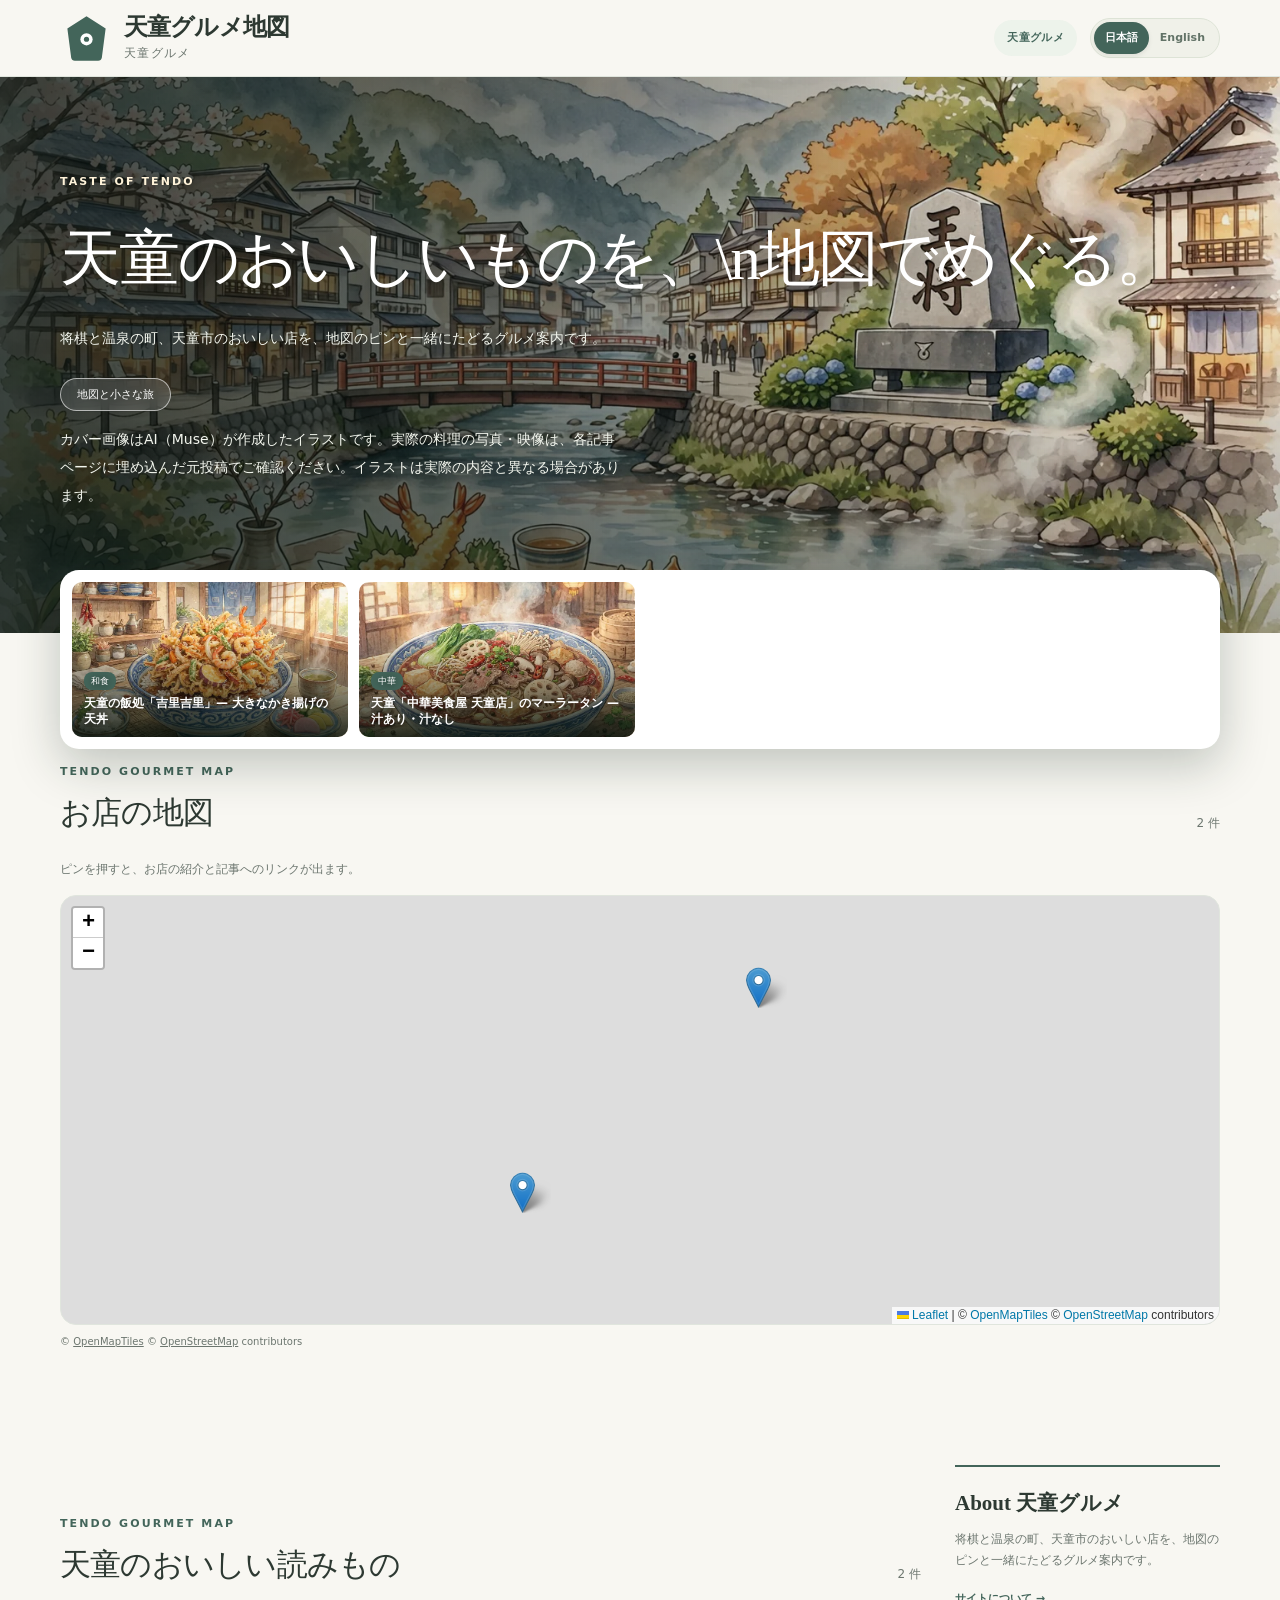
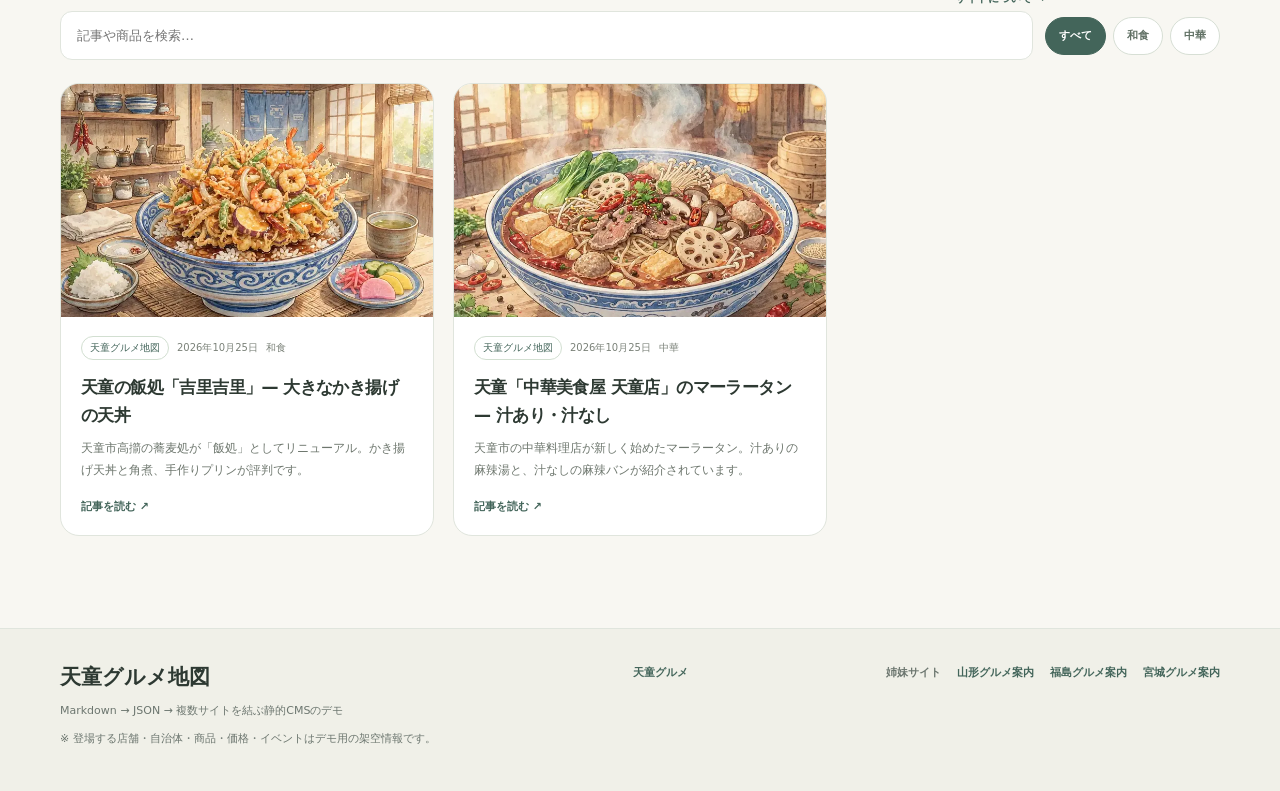
==== docs/index.html @ 952bbf22 "Initial Tendo gourmet map site Leaflet 1.9.4 self-hosted + OpenStreetMap (tile.openstreetmap.jp), 2 " ====
<!doctype html><html lang="ja"><head><meta charset="utf-8"><meta name="viewport" content="width=device-width,initial-scale=1"><meta name="description" content="Markdownから生成した静的JSONサイト"><meta http-equiv="Content-Security-Policy" content="default-src 'self'; script-src 'self' https://www.instagram.com https://www.threads.net https://www.threads.com; frame-src https://www.instagram.com https://www.threads.net https://www.threads.com; style-src 'self' 'unsafe-hashes' 'sha256-xK+TcQ9StFcaVVSroz1BgC50XqBvx1GcKyflF9XE4A0=' 'sha256-l6khRnjaVBZm7Z9S5+A/4ZrRnU7hBbTAGeVNTXpAbwU='; img-src 'self' data: https://tile.openstreetmap.jp; connect-src 'self'; object-src 'none'; base-uri 'self'; form-action 'none'"><title>天童グルメ地図</title><link rel="stylesheet" href="assets/style.css"></head><body><div id="app" data-default="tendo" data-root="./" data-mode="site" data-site-id="tendo" data-portal-url=""><p class="loading">読み込み中…</p></div><noscript>JavaScriptを有効にしてください。</noscript><script src="assets/app.js" defer></script></body></html>
---- docs/assets/style.css ----
:root{--bg:#f8f7f2;--ink:#2d3932;--muted:#6c766f;--line:#e0e5dd;--accent:#416851;--accentsoft:#edf3eb;--paper:#fff;--round:19px;--shadow:0 18px 48px rgba(37,57,42,.075)}*{box-sizing:border-box}html{scroll-behavior:smooth}body{margin:0;background:var(--bg);color:var(--ink);font:15px/1.8 -apple-system,BlinkMacSystemFont,'Noto Sans JP','Hiragino Kaku Gothic ProN',system-ui,sans-serif}button,input{font:inherit}button{cursor:pointer}a{color:inherit;text-decoration:none}a:hover{color:var(--accent)}img{max-width:100%}h1,h2,h3,p{margin-top:0}[hidden]{display:none!important}.container{width:min(1160px,calc(100% - 48px));margin:auto}.topbar{position:sticky;top:0;z-index:5;background:rgba(248,247,242,.97);backdrop-filter:blur(13px);border-bottom:1px solid var(--line)}.topline{display:flex;gap:18px;align-items:center;justify-content:space-between;min-height:76px}.brand{display:flex;align-items:center;gap:12px;min-width:0}.brandicon{width:42px;height:42px;display:grid;place-items:center;border-radius:13px;background:var(--accent);color:white;font:26px Georgia,serif}.brandname{display:block;font-family:Georgia,'Noto Serif JP',serif;font-size:24px;font-weight:700;line-height:1.1;letter-spacing:-.035em}.brandsub{display:block;font-size:12px;color:var(--muted);letter-spacing:.11em;line-height:1.4;margin-top:5px}.links{display:flex;align-items:center;gap:6px;flex-wrap:wrap;justify-content:flex-end}.links a{font-size:11px;font-weight:700;letter-spacing:.025em;border-radius:100px;padding:8px 13px;white-space:nowrap}.links a.selected{background:var(--accentsoft);color:var(--accent)}.cartbadge{display:inline-block;background:var(--accent);color:white;border-radius:15px;font-size:9px;min-width:17px;text-align:center;padding:0 4px}.mobilehint{display:none}.hero{background:linear-gradient(115deg,#e3eade,#f2dfc7);position:relative;overflow:hidden}.hero:before{content:"";position:absolute;width:370px;height:370px;border-radius:100%;right:-55px;top:-160px;background:rgba(255,255,255,.28)}.hero:after{content:"✳";position:absolute;right:10%;bottom:-150px;font:350px Georgia,serif;line-height:1;color:rgba(74,110,81,.09);transform:rotate(-16deg)}.hero.town{background:linear-gradient(110deg,#d9ebec,#eaf1e2)}.hero.town:after{content:"⌂";color:rgba(66,106,118,.09)}.hero.fruit{background:linear-gradient(110deg,#f6e6d2,#f7e0d9)}.hero.fruit:after{content:"◌";color:rgba(166,95,70,.13)}.heroinner{position:relative;z-index:1;padding:70px 0 77px;max-width:1160px;margin:auto}.kicker{font-size:11px;letter-spacing:.19em;font-weight:800;color:var(--accent)}.hero h1{font:500 clamp(35px,5vw,61px)/1.5 Georgia,'Noto Serif JP',serif;letter-spacing:-.035em;margin:19px 0;color:#263c31;white-space:pre-line}.hero p{font-size:14px;max-width:565px;color:#5c6a60;line-height:2}.hero .subpill{display:inline-flex;border:1px solid color-mix(in srgb,var(--accent) 35%,transparent);border-radius:100px;color:var(--accent);font-size:11px;padding:6px 16px;margin-top:12px;background:rgba(255,255,255,.28)}.section{padding:52px 0}.sectiontitle{display:flex;justify-content:space-between;align-items:end;margin-bottom:25px;gap:16px}.sectiontitle h2{font:500 31px/1.35 Georgia,'Noto Serif JP',serif;letter-spacing:-.025em;margin:8px 0 0}.sectiontitle .caption{font-size:12px;color:var(--muted);margin:0}.siteintro{display:grid;grid-template-columns:repeat(3,1fr);gap:18px;margin-bottom:50px}.siteitem{border:1px solid var(--line);background:white;border-radius:18px;padding:22px 23px;transition:transform .15s,border-color .15s;display:flex;gap:12px;align-items:start}.siteitem:hover{transform:translateY(-3px);border-color:var(--accent)}.siteemoji{width:45px;height:45px;border-radius:15px;background:var(--accentsoft);display:grid;place-items:center;font-size:23px;flex:none}.siteitem strong{font-size:15px}.siteitem span{display:block;font-size:11px;color:var(--muted);line-height:1.8;margin-top:4px}.tools{display:flex;gap:12px;flex-wrap:wrap;align-items:center;margin-bottom:23px}.search{background:#fff;border:1px solid var(--line);padding:12px 16px;border-radius:12px;min-width:220px;flex:1;font-size:13px;outline-color:var(--accent)}.chips{display:flex;flex-wrap:wrap;gap:7px}.chip{border:1px solid #d7dfd5;color:#617165;padding:8px 13px;background:#fff;border-radius:30px;font-size:11px;font-weight:700}.chip.active{background:var(--accent);color:white;border-color:var(--accent)}.grid{display:grid;grid-template-columns:repeat(3,minmax(0,1fr));gap:19px}.tile{border-radius:var(--round);background:var(--paper);border:1px solid var(--line);overflow:hidden;display:flex;flex-direction:column;transition:transform .18s,border-color .18s,box-shadow .18s}.tile:hover{transform:translateY(-4px);box-shadow:var(--shadow);border-color:#b3c6b6}.tile-image{width:100%;height:auto;display:block;background:#e8e4d8}.tile-content{display:flex;flex-direction:column;flex:1;padding:19px 20px 18px}.tile-meta{display:flex;gap:8px;align-items:center;flex-wrap:wrap;color:#7b8279;font-size:10px}.tag{color:var(--accent);border:1px solid #d2dfd1;border-radius:20px;padding:2px 8px;font-size:10px}.tile h3{font-size:17px;line-height:1.65;margin:13px 0 8px;letter-spacing:-.035em}.tile p{font-size:12px;color:#6e776e;line-height:1.85;margin-bottom:16px}.tile-foot{margin-top:auto;display:flex;gap:10px;justify-content:space-between;align-items:center}.more{color:var(--accent);font-size:11px;font-weight:800}.price{font-size:19px;font-weight:750;color:#a65e42}.price small{font-size:10px;font-weight:400;color:#777}.pillbutton{border:1px solid var(--accent);background:var(--accent);color:white;border-radius:30px;padding:7px 15px;font-size:11px;font-weight:700}.pillbutton.ghost{background:white;color:var(--accent)}.pillbutton:hover{opacity:.85}.introgrid{display:grid;grid-template-columns:1fr 265px;gap:34px}.rightnote{border-top:2px solid var(--accent);padding-top:22px}.rightnote h3{font:600 21px Georgia,serif;margin-bottom:12px}.rightnote p{font-size:12px;color:var(--muted)}.article{display:grid;grid-template-columns:minmax(0,1fr) 260px;gap:34px;align-items:start}.articlehead{padding:44px 0 32px;background:linear-gradient(105deg,var(--accentsoft),#f5eddf)}.articlehead h1{font:500 clamp(29px,4vw,44px)/1.52 Georgia,'Noto Serif JP',serif;margin:12px 0 0;overflow-wrap:anywhere}.paper{border:1px solid var(--line);border-radius:19px;background:#fff;padding:32px;overflow-wrap:anywhere}.articlecover{width:100%;height:auto;border-radius:11px;margin-bottom:26px}.prose{font-size:14px;line-height:2.15}.prose h2{font-size:20px;margin-top:30px;border-left:4px solid var(--accent);padding-left:12px}.prose h3{font-size:17px}.prose img{display:block;margin:22px auto;max-width:100%;height:auto;border-radius:10px}.prose p{margin-bottom:18px}.prose a{color:var(--accent);font-weight:600;text-decoration:underline;text-underline-offset:3px}.prose a:hover{text-decoration-thickness:2px}.prose ul{padding-left:20px}.prose table{width:100%;border-collapse:collapse;margin:4px 0 24px;font-size:13px;line-height:1.75}.prose th,.prose td{border:1px solid var(--line);padding:9px 12px;text-align:left;vertical-align:top}.prose th{background:var(--accentsoft);font-weight:700}.prose tbody tr:nth-child(even){background:#fafaf6}.prose td:first-child{font-weight:600}.prose pre{overflow-x:auto;background:#f4f4ee;border:1px solid var(--line);border-radius:10px;padding:14px 16px;font-size:12.5px;line-height:1.7;margin:4px 0 22px}.prose code{font-family:ui-monospace,SFMono-Regular,Menlo,Consolas,monospace}.backlink{display:inline-flex;margin-top:25px;color:var(--accent);font-weight:800;font-size:12px}.info{padding:17px;background:var(--accentsoft);border-radius:13px;font-size:12px;color:#5f6e62;margin-top:18px}.info.warn{background:#fff4e5;color:#956044;border:1px solid #efd7b9}.cross{margin-top:45px;padding-top:20px;border-top:1px solid var(--line)}.cross h2{font:500 25px Georgia,serif}.crosslinks{display:grid;grid-template-columns:repeat(2,minmax(0,1fr));gap:14px}.crosslink{display:flex;align-items:center;gap:12px;border:1px solid var(--line);padding:9px;background:white;border-radius:12px;min-width:0}.crosslink img{width:78px;height:58px;object-fit:cover;border-radius:7px;flex:none}.crosslink strong{font-size:12px;line-height:1.5;display:block}.crosslink span{font-size:10px;color:var(--muted)}.lead{font:500 18px/1.85 Georgia,serif}.purchase{display:flex;align-items:end;justify-content:space-between;gap:12px;background:#f8f6ef;padding:18px;border-radius:13px;margin-top:25px}.purchase .pillbutton{font-size:13px;padding:12px 18px}.toolbar{display:flex;align-items:center;justify-content:space-between;gap:12px;margin-bottom:24px}.notice{font-size:12px;color:#926148;background:#fff1e7;border:1px solid #eed6c2;border-radius:10px;padding:12px 16px}.cartrow{display:grid;grid-template-columns:90px 1fr auto;align-items:center;gap:17px;border-bottom:1px solid var(--line);padding:19px 0}.cartrow img{width:90px;height:67px;object-fit:cover;border-radius:9px}.cartrow h3{font-size:15px;margin-bottom:4px}.cartrow p{font-size:11px;color:var(--muted);margin:0}.cartctrl{display:flex;align-items:center;gap:9px}.cartctrl button{border:1px solid var(--line);background:#fff;padding:4px 10px;border-radius:8px}.total{display:flex;align-items:center;justify-content:space-between;font-size:20px;font-weight:bold;margin:30px 0}.servicegrid{display:grid;grid-template-columns:repeat(3,minmax(0,1fr));gap:12px;margin:0 0 35px}.service{padding:17px 20px;background:white;border:1px solid var(--line);border-radius:14px;font-size:13px;font-weight:700;color:#466f78;display:flex;align-items:center;gap:10px}.footer{margin-top:40px;border-top:1px solid var(--line);background:#f0f0e8;padding:34px 0}.footerinner{display:flex;align-items:start;justify-content:space-between;gap:24px}.footer strong{font:600 21px Georgia,serif}.footer p{font-size:11px;color:var(--muted);margin:8px 0}.footlinks{display:flex;gap:16px;flex-wrap:wrap}.footlinks a{font-size:11px;font-weight:700;color:var(--accent)}.sisterlinks{align-items:center}.sisterlabel{font-size:11px;font-weight:800;color:var(--muted)}.empty{padding:35px;border:1px dashed #ccd5ca;border-radius:14px;text-align:center;color:var(--muted)}.loading{padding:50px;text-align:center}.sr-only{position:absolute;width:1px;height:1px;overflow:hidden;clip:rect(0,0,0,0)}
@media(max-width:950px){.grid{grid-template-columns:repeat(2,minmax(0,1fr))}.siteintro{grid-template-columns:repeat(2,minmax(0,1fr))}.introgrid,.article{grid-template-columns:1fr}.rightnote{display:none}.links{gap:0}.links a{padding:8px 9px}.heroinner{padding:58px 0}}
@media(max-width:600px){.container{width:calc(100% - 30px)}.topline{min-height:80px;display:block;padding:12px 0}.brand{margin-bottom:8px}.brandicon{width:33px;height:33px;font-size:19px}.brandname{font-size:19px}.brandsub{display:none}.links{justify-content:flex-start;gap:2px}.links a{font-size:10px;padding:5px 8px}.heroinner{padding:38px 0 44px}.hero h1{font-size:35px}.hero p{font-size:12px}.hero:after{font-size:210px;bottom:-85px}.section{padding:36px 0}.siteintro,.grid,.crosslinks,.servicegrid{grid-template-columns:1fr}.sectiontitle h2{font-size:25px}.paper{padding:20px}.articlehead{padding:27px 0}.cartrow{grid-template-columns:65px 1fr}.cartrow img{width:65px;height:58px}.cartctrl{grid-column:2}.purchase{display:block}.purchase button{margin-top:16px}.footerinner{display:block}.footlinks{margin-top:16px}.tile-content{padding:16px}.prose table{display:block;overflow-x:auto;-webkit-overflow-scrolling:touch}.prose th,.prose td{padding:8px 10px}.prose table:has(>thead>tr>:nth-child(2):last-child){overflow:visible}.prose table:has(>thead>tr>:nth-child(2):last-child) thead{display:none}.prose table:has(>thead>tr>:nth-child(2):last-child) tbody,.prose table:has(>thead>tr>:nth-child(2):last-child) tr{display:block}.prose table:has(>thead>tr>:nth-child(2):last-child) tr{border:1px solid var(--line);border-radius:12px;margin-bottom:12px;overflow:hidden;background:#fff}.prose table:has(>thead>tr>:nth-child(2):last-child) td{display:block;border:none;padding:6px 14px 12px}.prose table:has(>thead>tr>:nth-child(2):last-child) td:first-child{background:var(--accentsoft);font-weight:700;white-space:normal;padding:8px 14px;margin-bottom:6px}.prose table:not(:has(>thead>tr>:nth-child(2):last-child)) th,.prose table:not(:has(>thead>tr>:nth-child(2):last-child)) td{min-width:112px}}
@media(prefers-reduced-motion:reduce){html{scroll-behavior:auto}.tile,.siteitem{transition:none}}
/* Bi-lingual navigation and photographic Miyagi gourmet hero. */
.header-right{display:flex;align-items:center;gap:13px;justify-content:flex-end;flex-wrap:wrap}
.language-switch{display:inline-flex;background:#f0f1e9;border:1px solid #dde3d6;padding:3px;border-radius:40px;white-space:nowrap}
.language-switch button{border:0;background:transparent;padding:6px 11px;color:#627367;border-radius:30px;font-size:11px;font-weight:750}
.language-switch button.chosen{background:var(--accent);color:#fff;box-shadow:0 2px 5px #00000014}
.hero.miyagi{background:#38302a;color:#fff}
.hero.miyagi .hero-photo{position:absolute;inset:0;width:100%;height:100%;object-fit:cover;display:block}
.hero.miyagi:before{display:none}
.hero.miyagi:after{content:none}
.hero.miyagi .heroinner{isolation:isolate}
.hero.miyagi h1{color:#fff;text-shadow:0 2px 20px #00000070}
.hero.miyagi .kicker{color:#fae0b5}
.hero.miyagi p{color:#fff0d9;max-width:510px;text-shadow:0 1px 12px #00000065}
.hero.miyagi .subpill{background:#ffffff1f;border-color:#ffffff80;color:#fff}
.site-link-label{color:var(--accent)!important;font-weight:700!important}
@media(max-width:1060px){.header-right{gap:6px}.links a{padding:6px 8px}}
@media(max-width:720px){.header-right{justify-content:flex-start}.language-switch{margin-top:4px}.hero.miyagi .hero-photo{object-position:56% center}.hero.miyagi:before{display:block;background:linear-gradient(90deg,#221b14bb,transparent);inset:0;width:auto;height:auto;border-radius:0}.hero.miyagi .heroinner{padding:55px 0 65px}}


/* Editorial photographic style, with fully localized HTML text over image assets. */
.hero{background:#22312b;min-height:440px;isolation:isolate}
.hero .hero-photo{position:absolute;inset:0;width:100%;height:100%;display:block;object-fit:cover;object-position:center 47%;z-index:-2}
.hero:before,.hero.miyagi:before{content:"";display:block;position:absolute;inset:0;width:100%;height:100%;border-radius:0;background:linear-gradient(90deg,rgba(10,22,19,.79) 0%,rgba(13,24,20,.56) 39%,rgba(13,22,19,.07) 84%),linear-gradient(0deg,rgba(11,20,15,.30),transparent 55%);z-index:-1;pointer-events:none}
.hero:after,.hero.town:after,.hero.fruit:after,.hero.miyagi:after{content:none;display:none}
.hero.town,.hero.fruit,.hero.bakery,.hero.miyagi,.hero.portal{background-color:#284034}
.hero .heroinner{position:relative;z-index:1;padding:90px 0 110px}
.hero h1,.hero.miyagi h1{color:#fff;text-shadow:0 4px 30px rgba(0,0,0,.38)}
.hero p,.hero.miyagi p{color:#f3f6ee;text-shadow:0 1px 15px rgba(0,0,0,.5)}
.hero .kicker,.hero.miyagi .kicker{color:#fff3d9;text-shadow:0 1px 8px #0007}
.hero .subpill,.hero.miyagi .subpill{color:white;border-color:#fff9;background:#ffffff24;backdrop-filter:blur(8px)}
.hero.fruit .hero-photo{object-position:center 48%}
.hero.town .hero-photo{object-position:center 50%}
.hero.bakery .hero-photo{object-position:center 50%}
.siteintro{grid-template-columns:repeat(4,minmax(0,1fr));gap:15px;margin-bottom:51px}
.siteitem{display:block;padding:0;overflow:hidden;min-width:0;box-shadow:0 5px 20px #20351f0a}
.siteitem-photo{display:block;overflow:hidden;height:156px;margin:0!important;background:#dde4d6}
.siteitem-photo img{width:100%;height:100%;display:block;object-fit:cover;transition:transform .3s}
.siteitem:hover .siteitem-photo img{transform:scale(1.045)}
.siteitem-info{padding:17px 19px 20px}
.siteitem-info strong{display:block;font-size:17px;line-height:1.45;margin:6px 0}
.siteitem-info .siteitem-type{font-size:10px;color:var(--accent);font-weight:800;letter-spacing:.07em}
.siteitem-info .siteitem-description{font-size:11px;line-height:1.7;color:#68766e;display:block;min-height:38px}
.siteitem-info .site-link-label{display:block;margin-top:14px}
.feature-wrap{position:relative;z-index:2;margin-top:-63px}
.photo-features{display:grid;grid-template-columns:repeat(4,minmax(0,1fr));gap:11px;padding:12px;background:#fff;border-radius:19px;box-shadow:0 16px 48px #172a2040}
.photo-feature{position:relative;height:155px;overflow:hidden;display:block;border-radius:10px;background:#dce8df}
.photo-feature:after{content:"";position:absolute;inset:0;background:linear-gradient(0deg,#05100ad9,transparent 65%)}
.photo-feature img{width:100%;height:100%;display:block;object-fit:cover;transition:transform .3s}
.photo-feature:hover img{transform:scale(1.07)}
.feature-caption{position:absolute;z-index:1;bottom:10px;left:12px;right:12px;color:#fff;text-shadow:0 1px 8px #000a}
.feature-caption small{display:inline-block;font-size:9px;background:var(--accent);color:#fff;padding:1px 7px;border-radius:8px;margin-bottom:5px}
.feature-caption strong{display:block;font-size:12px;line-height:1.35;max-height:3em;overflow:hidden}
@media(max-width:1000px){.siteintro{grid-template-columns:repeat(2,minmax(0,1fr))}.photo-feature{height:138px}.hero .heroinner{padding:70px 0 103px}}
@media(max-width:650px){.hero{min-height:385px}.hero .heroinner{padding:55px 0 100px}.hero:before{background:linear-gradient(90deg,#102015d9,rgba(12,28,19,.56) 75%,#0b261f35)}.siteintro{gap:12px}.siteitem-photo{height:112px}.siteitem-info{padding:12px}.siteitem-info strong{font-size:14px}.siteitem-info .siteitem-description{min-height:0}.photo-features{grid-template-columns:repeat(2,minmax(0,1fr));gap:8px;padding:8px;border-radius:14px}.feature-wrap{margin-top:-53px}.photo-feature{height:128px}.feature-caption strong{font-size:11px}}

/* Editorial vector logos, replacing the temporary h./house/emoji marks. */
.brandicon{width:52px;height:52px;flex:none;display:inline-flex;align-items:center;justify-content:center;background:transparent!important;color:#4a755f;border-radius:0!important;font-size:inherit;overflow:visible}
.brandicon svg{display:block;width:49px;height:49px;max-width:none;flex:none}
.brandicon-portal{color:#55785c}
.brandicon-bakery{color:#9b6a36}
.brandicon-town{color:#517c55}
.brandicon-fruit{color:#e77e2a}
.brandicon-gourmet{color:#143c47}
.brandicon-gourmet svg{width:54px}
.brandicon-miyagi{color:#a83232}
.brandicon-tendo{color:#43655a}
@media(max-width:650px){.brandicon{width:39px;height:39px}.brandicon svg{width:38px;height:38px}.brandicon-gourmet svg{width:42px}}

.embed{display:flex;justify-content:center;margin:0 auto 24px;max-width:560px}
.embed blockquote{width:100%}
.heronote{font-size:11px;color:#7a847b;margin-top:14px;max-width:680px;line-height:1.9}
.mapbox{margin-top:26px;border:1px solid var(--line);border-radius:13px;padding:18px;background:#fbfaf5}.mapbox h3{font-size:15px;margin-bottom:10px}.maplinks{display:flex;gap:10px;flex-wrap:wrap}.mapbox p{font-size:11px;color:var(--muted);margin:10px 0 0}

/* Article page: left sidebar with site note + SNS embed (trial, 2026-10-26) */
.article{grid-template-columns:350px minmax(0,1fr)}
.leftnote{position:sticky;top:96px;border-top:2px solid var(--accent);padding-top:22px}
.leftnote h3{font:600 21px Georgia,serif;margin-bottom:12px}
.leftnote p{font-size:12px;color:var(--muted)}
.leftnote .embed{margin:24px 0 0;max-width:100%}
@media(max-width:950px){.article{grid-template-columns:1fr}.leftnote{position:static}}
.tsub{display:block;font-size:.6em;font-weight:500;letter-spacing:.02em;opacity:.72;margin-top:.16em}

/* Cover images: show the whole image at its natural aspect ratio, never cropped to a fixed frame (2026-10-26) */
.tile-image,.articlecover{aspect-ratio:auto;object-fit:initial}

/* Tendo gourmet map (Leaflet, self-hosted) */
.mapsection{padding-top:8px}
.maplead{font-size:12px;color:var(--muted);margin-bottom:14px}
.gourmetmap{height:430px;border:1px solid var(--line);border-radius:16px;overflow:hidden;background:#e8ede4;position:relative;z-index:0}
.gourmetmap .leaflet-popup-content{font-size:12px;line-height:1.7}
.gourmetmap .leaflet-popup-content strong{font-size:13px}
.gourmetmap .leaflet-popup-content a{color:var(--accent);font-weight:700}
.mapfallback{padding:22px;font-size:12px;color:var(--muted)}
.mapattr{font-size:10px;color:var(--muted);margin-top:8px}
.mapattr a{text-decoration:underline}
@media(max-width:600px){.gourmetmap{height:330px}}
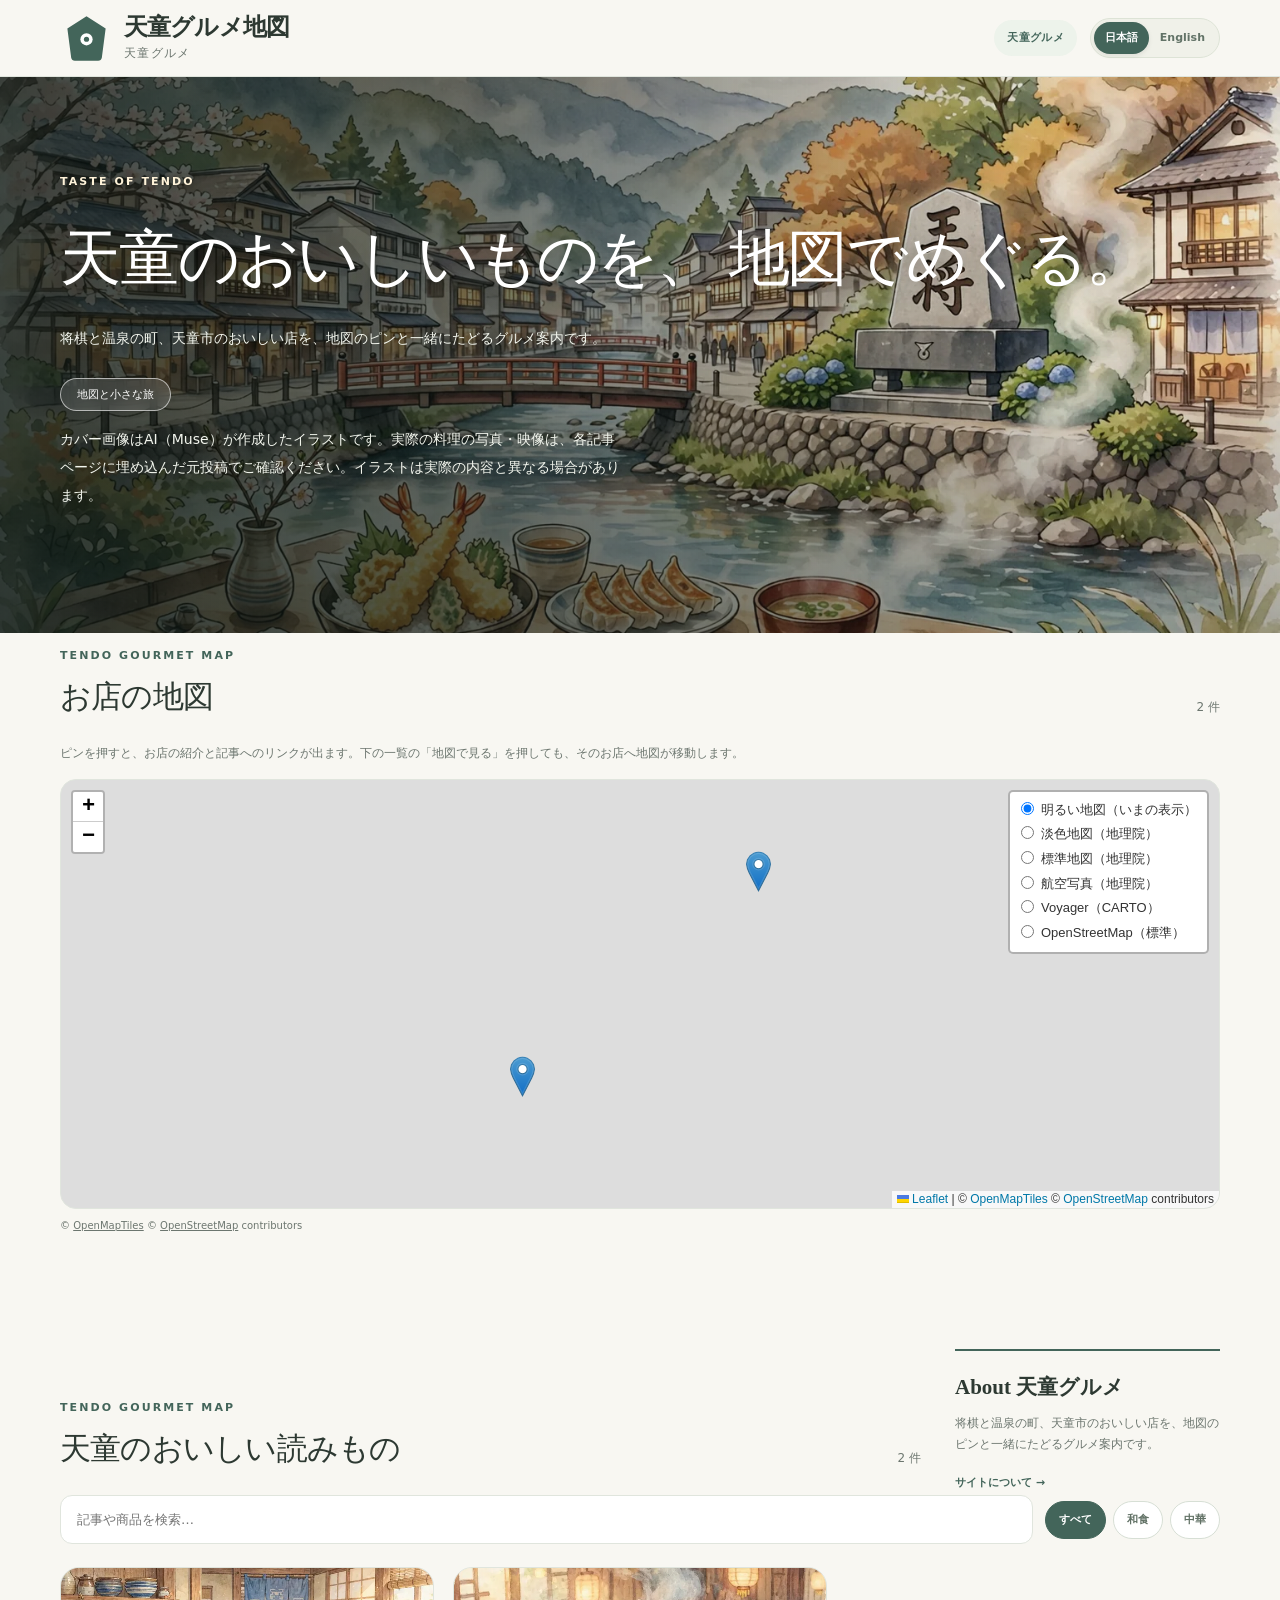
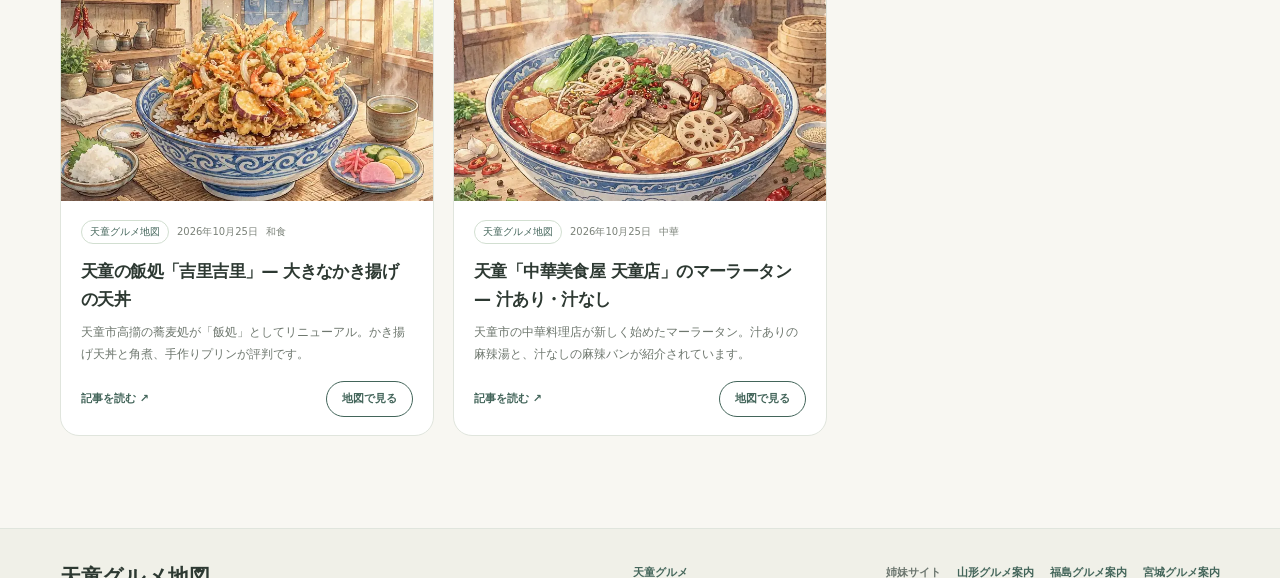
==== commit ecec5678: "Update generated site files" ====
--- a/docs/index.html
+++ b/docs/index.html
@@ -1 +1 @@
-<!doctype html><html lang="ja"><head><meta charset="utf-8"><meta name="viewport" content="width=device-width,initial-scale=1"><meta name="description" content="Markdownから生成した静的JSONサイト"><meta http-equiv="Content-Security-Policy" content="default-src 'self'; script-src 'self' https://www.instagram.com https://www.threads.net https://www.threads.com; frame-src https://www.instagram.com https://www.threads.net https://www.threads.com; style-src 'self' 'unsafe-hashes' 'sha256-xK+TcQ9StFcaVVSroz1BgC50XqBvx1GcKyflF9XE4A0=' 'sha256-l6khRnjaVBZm7Z9S5+A/4ZrRnU7hBbTAGeVNTXpAbwU='; img-src 'self' data: https://tile.openstreetmap.jp; connect-src 'self'; object-src 'none'; base-uri 'self'; form-action 'none'"><title>天童グルメ地図</title><link rel="stylesheet" href="assets/style.css"></head><body><div id="app" data-default="tendo" data-root="./" data-mode="site" data-site-id="tendo" data-portal-url=""><p class="loading">読み込み中…</p></div><noscript>JavaScriptを有効にしてください。</noscript><script src="assets/app.js" defer></script></body></html>+<!doctype html><html lang="ja"><head><meta charset="utf-8"><meta name="viewport" content="width=device-width,initial-scale=1"><meta name="description" content="Markdownから生成した静的JSONサイト"><meta http-equiv="Content-Security-Policy" content="default-src 'self'; script-src 'self' https://www.instagram.com https://www.threads.net https://www.threads.com; frame-src https://www.instagram.com https://www.threads.net https://www.threads.com; style-src 'self' 'unsafe-hashes' 'sha256-xK+TcQ9StFcaVVSroz1BgC50XqBvx1GcKyflF9XE4A0=' 'sha256-l6khRnjaVBZm7Z9S5+A/4ZrRnU7hBbTAGeVNTXpAbwU='; img-src 'self' data: https://tile.openstreetmap.jp https://tile.openstreetmap.org https://cyberjapandata.gsi.go.jp https://*.basemaps.cartocdn.com; connect-src 'self'; object-src 'none'; base-uri 'self'; form-action 'none'"><title>天童グルメ地図</title><link rel="stylesheet" href="assets/style.css"></head><body><div id="app" data-default="tendo" data-root="./" data-mode="site" data-site-id="tendo" data-portal-url=""><p class="loading">読み込み中…</p></div><noscript>JavaScriptを有効にしてください。</noscript><script src="assets/app.js" defer></script></body></html>
--- a/docs/assets/style.css
+++ b/docs/assets/style.css
@@ -98,3 +98,8 @@
 .mapattr{font-size:10px;color:var(--muted);margin-top:8px}
 .mapattr a{text-decoration:underline}
 @media(max-width:600px){.gourmetmap{height:330px}}
+
+/* Map style selector (Tendo) */
+.leaflet-control-layers{background:rgba(255,255,255,.95);border:1px solid var(--line);border-radius:12px;box-shadow:0 8px 20px rgba(34,48,42,.18);padding:9px 11px;color:#243129}
+.leaflet-control-layers-list{font-size:12px;line-height:1.9}
+.leaflet-control-layers label{white-space:nowrap;cursor:pointer}
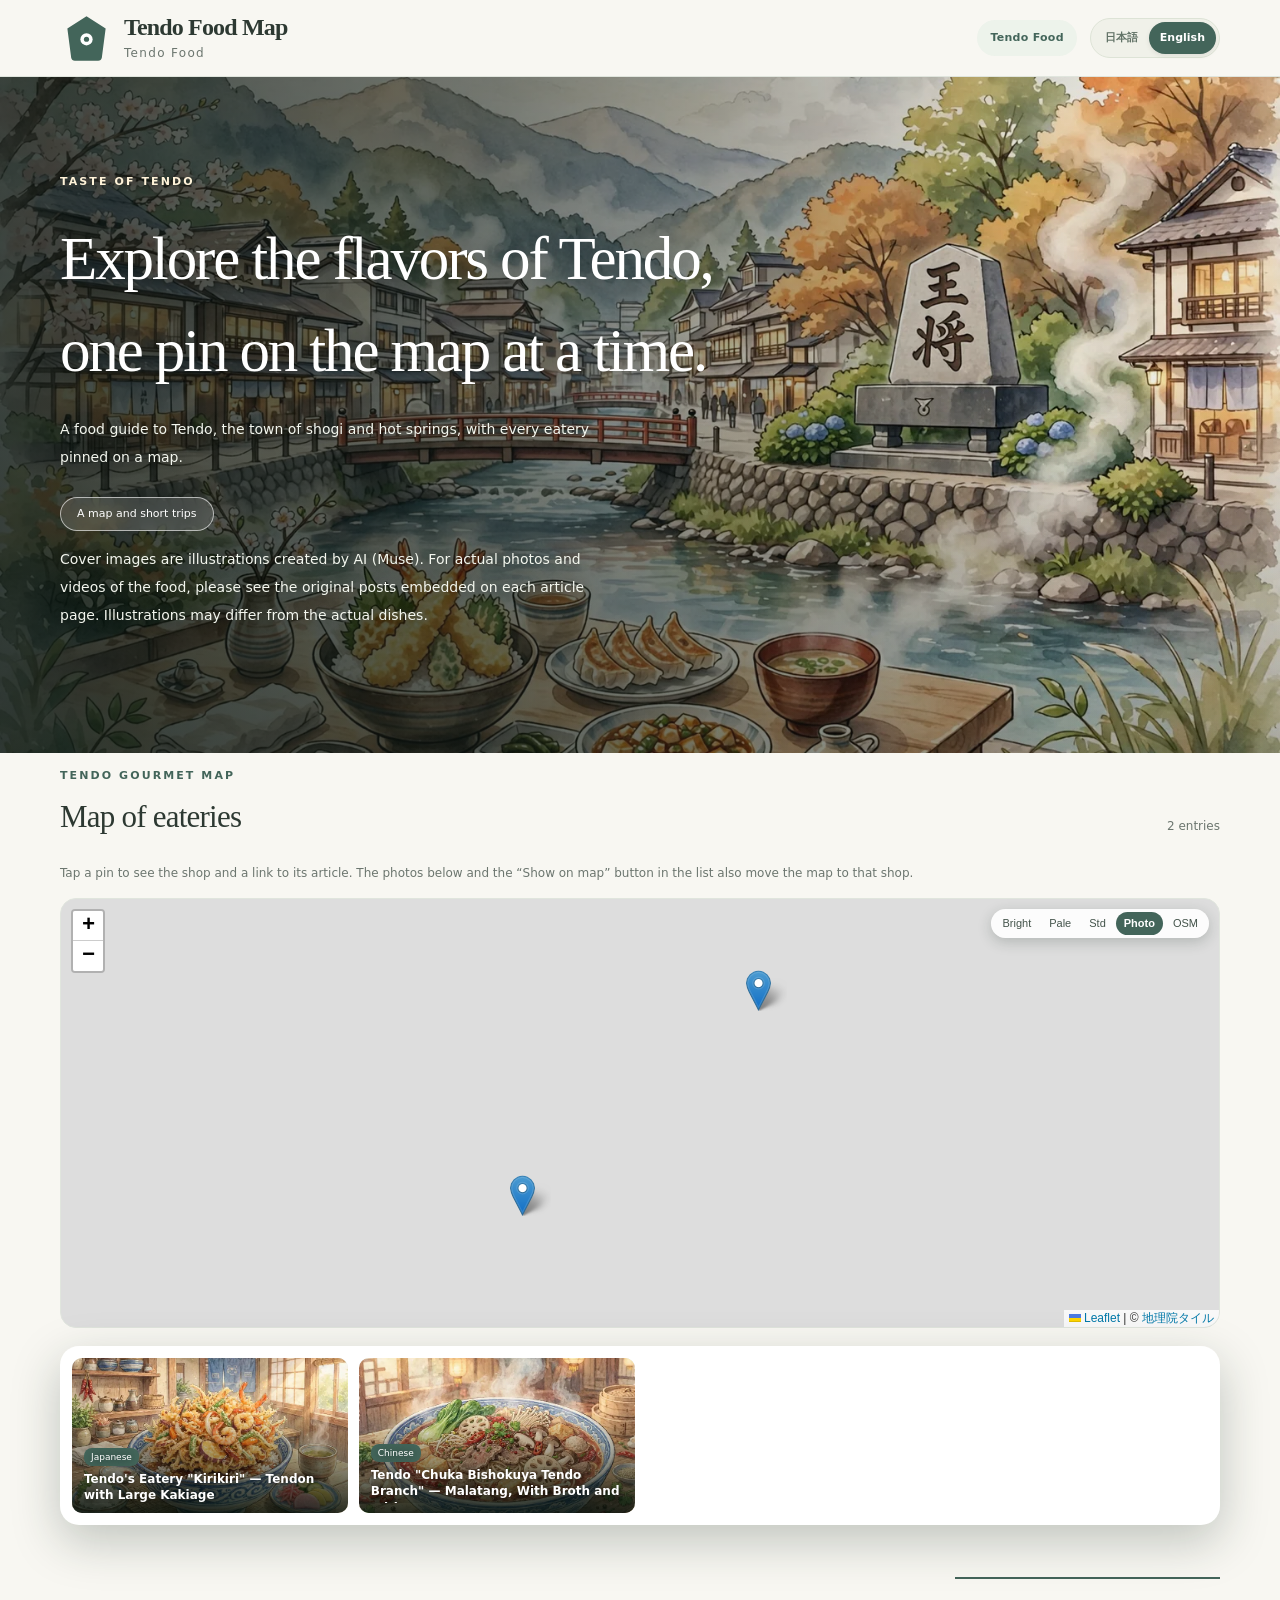
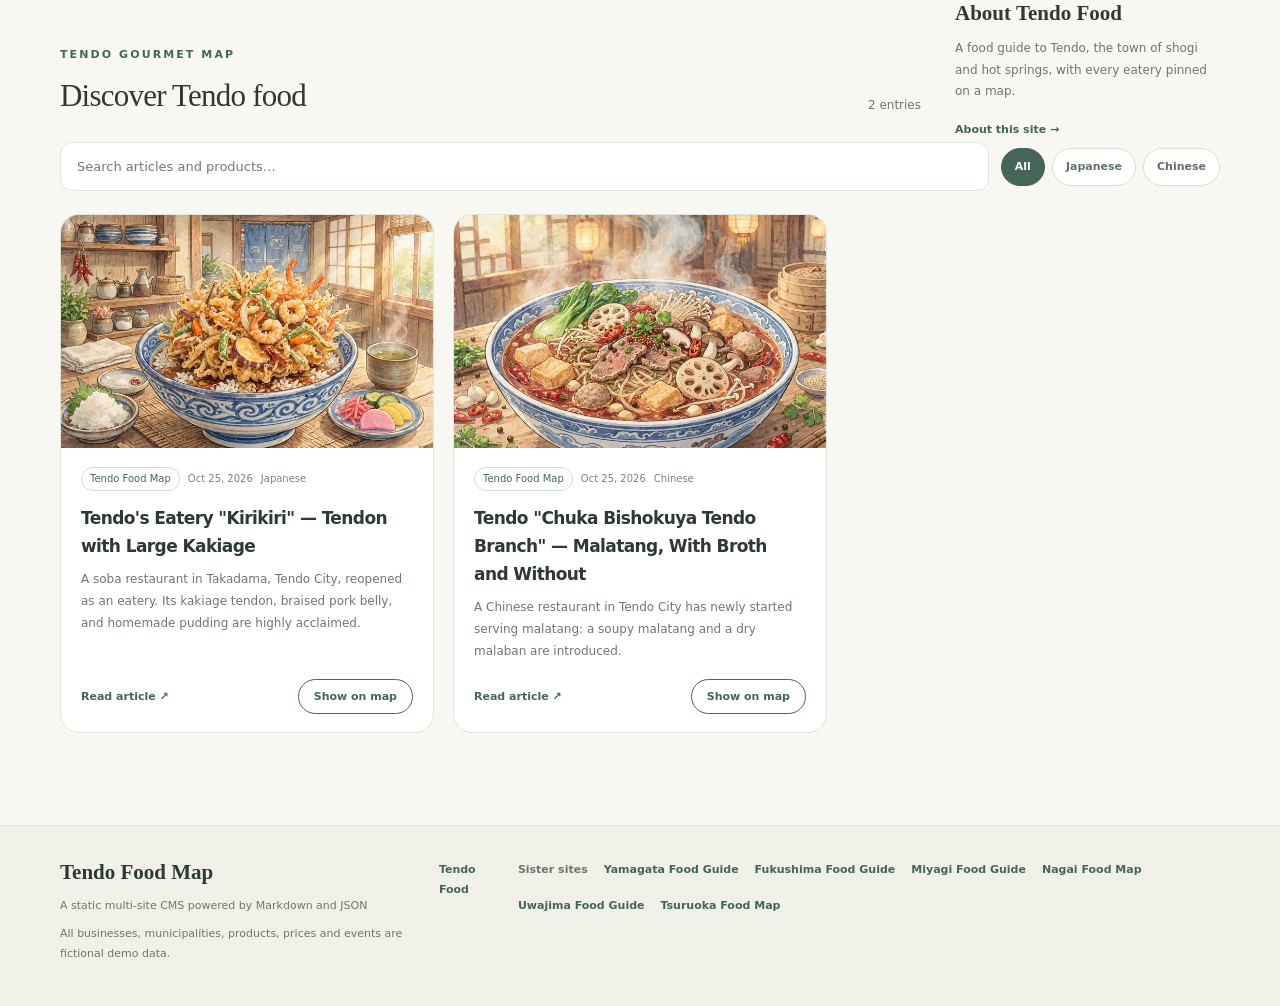
==== commit 9078a576: "Update generated site files" ====
--- a/docs/index.html
+++ b/docs/index.html
@@ -1 +1 @@
-<!doctype html><html lang="ja"><head><meta charset="utf-8"><meta name="viewport" content="width=device-width,initial-scale=1"><meta name="description" content="Markdownから生成した静的JSONサイト"><meta http-equiv="Content-Security-Policy" content="default-src 'self'; script-src 'self' https://www.instagram.com https://www.threads.net https://www.threads.com; frame-src https://www.instagram.com https://www.threads.net https://www.threads.com; style-src 'self' 'unsafe-hashes' 'sha256-xK+TcQ9StFcaVVSroz1BgC50XqBvx1GcKyflF9XE4A0=' 'sha256-l6khRnjaVBZm7Z9S5+A/4ZrRnU7hBbTAGeVNTXpAbwU='; img-src 'self' data: https://tile.openstreetmap.jp https://tile.openstreetmap.org https://cyberjapandata.gsi.go.jp https://*.basemaps.cartocdn.com; connect-src 'self'; object-src 'none'; base-uri 'self'; form-action 'none'"><title>天童グルメ地図</title><link rel="stylesheet" href="assets/style.css"></head><body><div id="app" data-default="tendo" data-root="./" data-mode="site" data-site-id="tendo" data-portal-url=""><p class="loading">読み込み中…</p></div><noscript>JavaScriptを有効にしてください。</noscript><script src="assets/app.js" defer></script></body></html>+<!doctype html><html lang="ja"><head><meta charset="utf-8"><meta name="viewport" content="width=device-width,initial-scale=1"><meta name="description" content="Markdownから生成した静的JSONサイト"><meta http-equiv="Content-Security-Policy" content="default-src 'self'; script-src 'self' https://static.cloudflareinsights.com https://www.instagram.com https://www.threads.net https://www.threads.com; frame-src https://www.instagram.com https://www.threads.net https://www.threads.com; style-src 'self' 'unsafe-hashes' 'sha256-xK+TcQ9StFcaVVSroz1BgC50XqBvx1GcKyflF9XE4A0=' 'sha256-l6khRnjaVBZm7Z9S5+A/4ZrRnU7hBbTAGeVNTXpAbwU='; img-src 'self' data: https://tile.openstreetmap.jp https://tile.openstreetmap.org https://cyberjapandata.gsi.go.jp https://*.basemaps.cartocdn.com; connect-src 'self' https://cloudflareinsights.com; object-src 'none'; base-uri 'self'; form-action 'none'"><title>天童グルメ地図</title><link rel="stylesheet" href="assets/style.css"></head><body><div id="app" data-default="tendo" data-root="./" data-mode="site" data-site-id="tendo" data-portal-url=""><p class="loading">読み込み中…</p></div><noscript>JavaScriptを有効にしてください。</noscript><script src="assets/app.js" defer></script><script defer src="https://static.cloudflareinsights.com/beacon.min.js" data-cf-beacon='{"token": "cdf4ee53507948e4a412f503875833cd"}'></script></body></html>
--- a/docs/assets/style.css
+++ b/docs/assets/style.css
@@ -100,6 +100,10 @@
 @media(max-width:600px){.gourmetmap{height:330px}}
 
 /* Map style selector (Tendo) */
-.leaflet-control-layers{background:rgba(255,255,255,.95);border:1px solid var(--line);border-radius:12px;box-shadow:0 8px 20px rgba(34,48,42,.18);padding:9px 11px;color:#243129}
-.leaflet-control-layers-list{font-size:12px;line-height:1.9}
-.leaflet-control-layers label{white-space:nowrap;cursor:pointer}
+.mapstylebar{display:flex;gap:2px;background:rgba(255,255,255,.92);padding:3px;border-radius:999px;box-shadow:0 4px 14px rgba(34,48,42,.22)}
+.mapstylebar button{border:0;background:transparent;color:#43534a;font-size:11px;line-height:1;padding:6px 8px;border-radius:999px;cursor:pointer;font-family:inherit;white-space:nowrap}
+.mapstylebar button.active{background:var(--accent);color:#fff;font-weight:700}
+/* Tendo top: the photo list follows the map — cancel the hero-overlap pull-up so it never covers the map or its attribution, and keep the gap snug */
+.mapsection{padding-bottom:16px}
+.mapsection+.feature-wrap{margin-top:2px}
+.listenbar{margin-bottom:20px}
